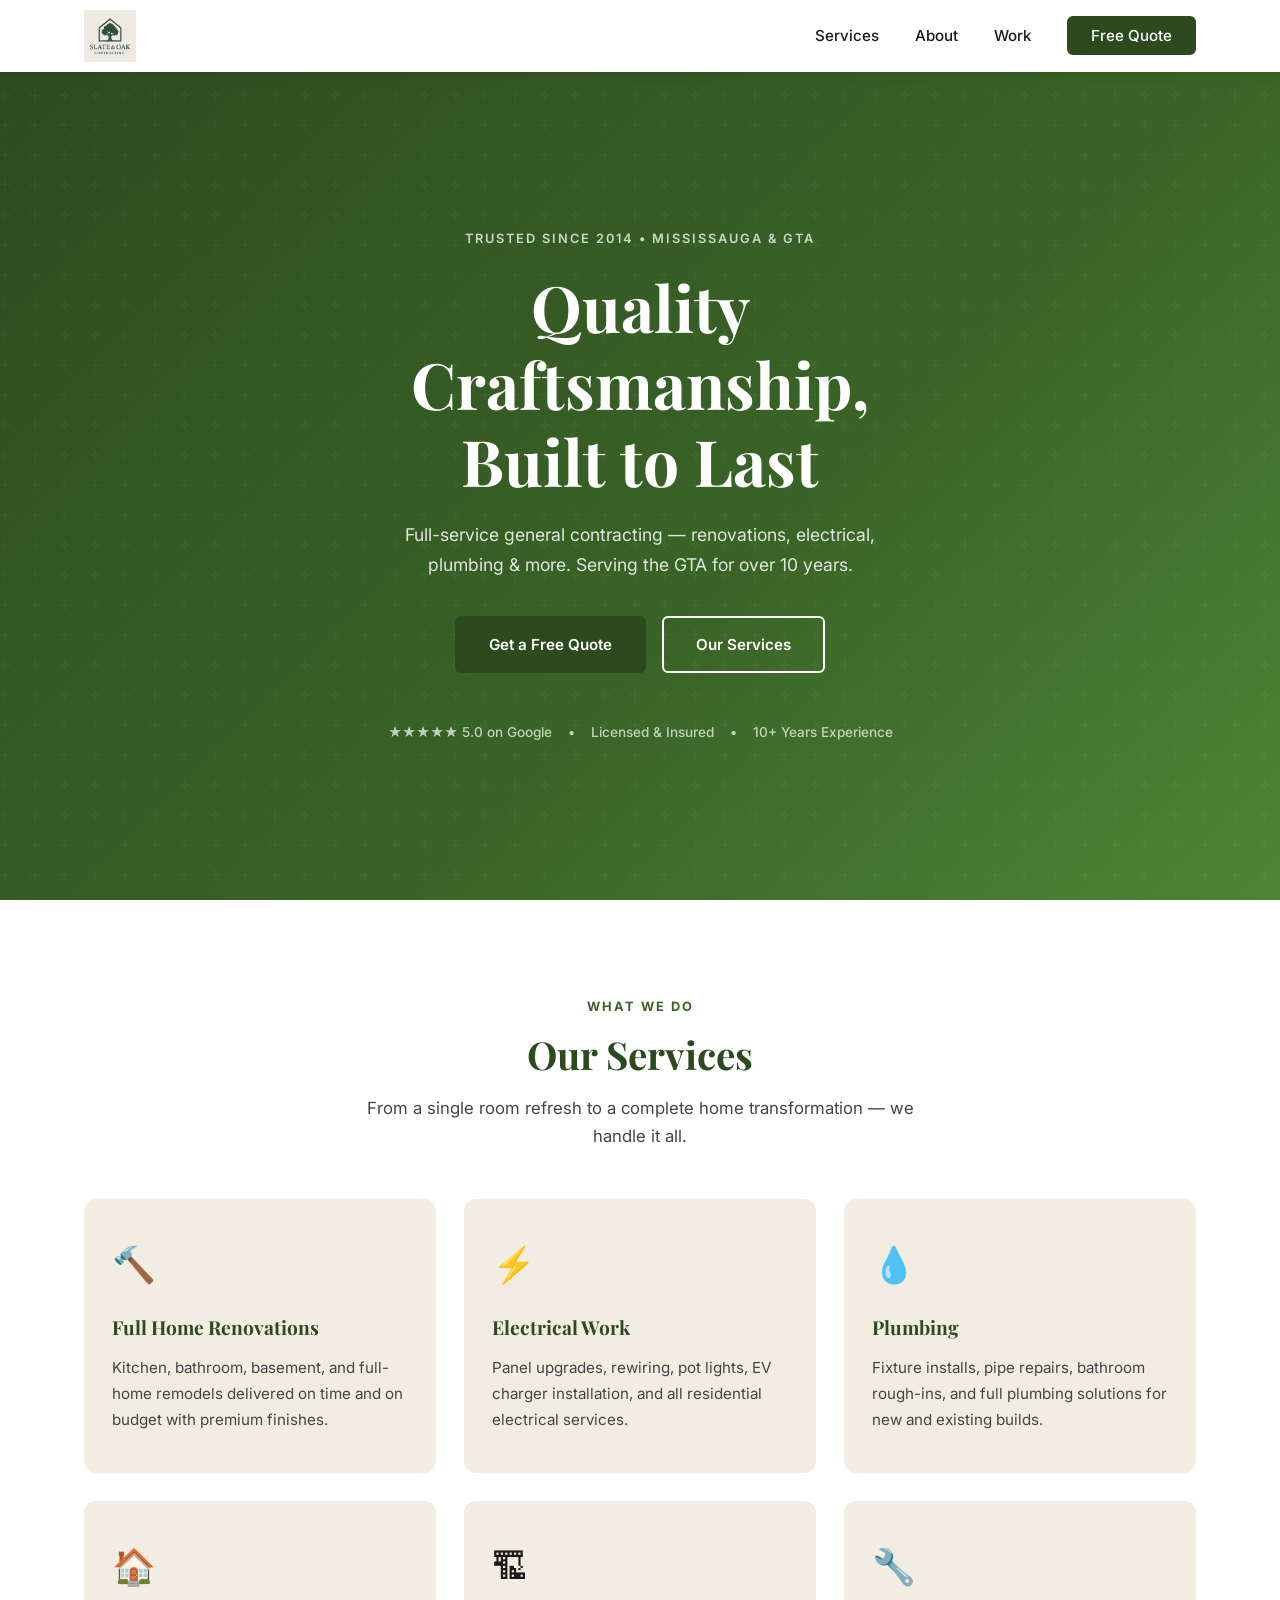
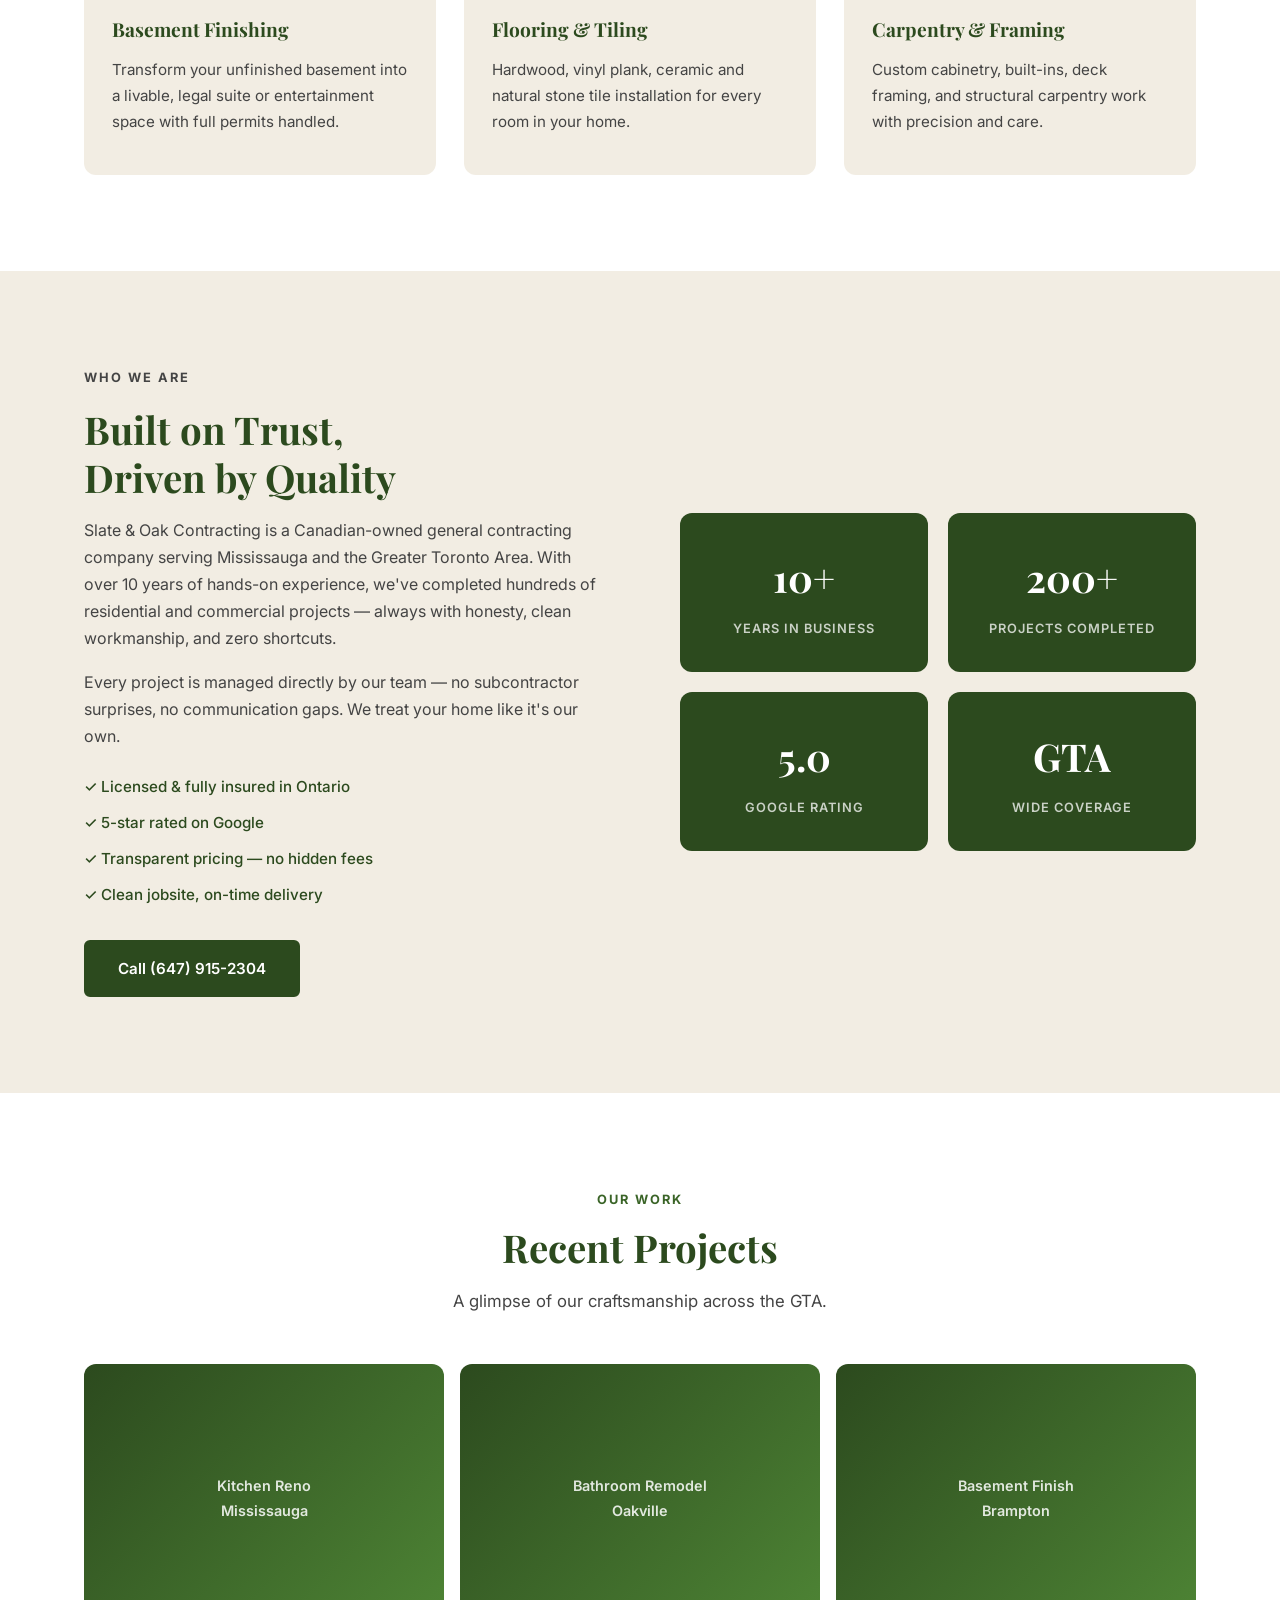
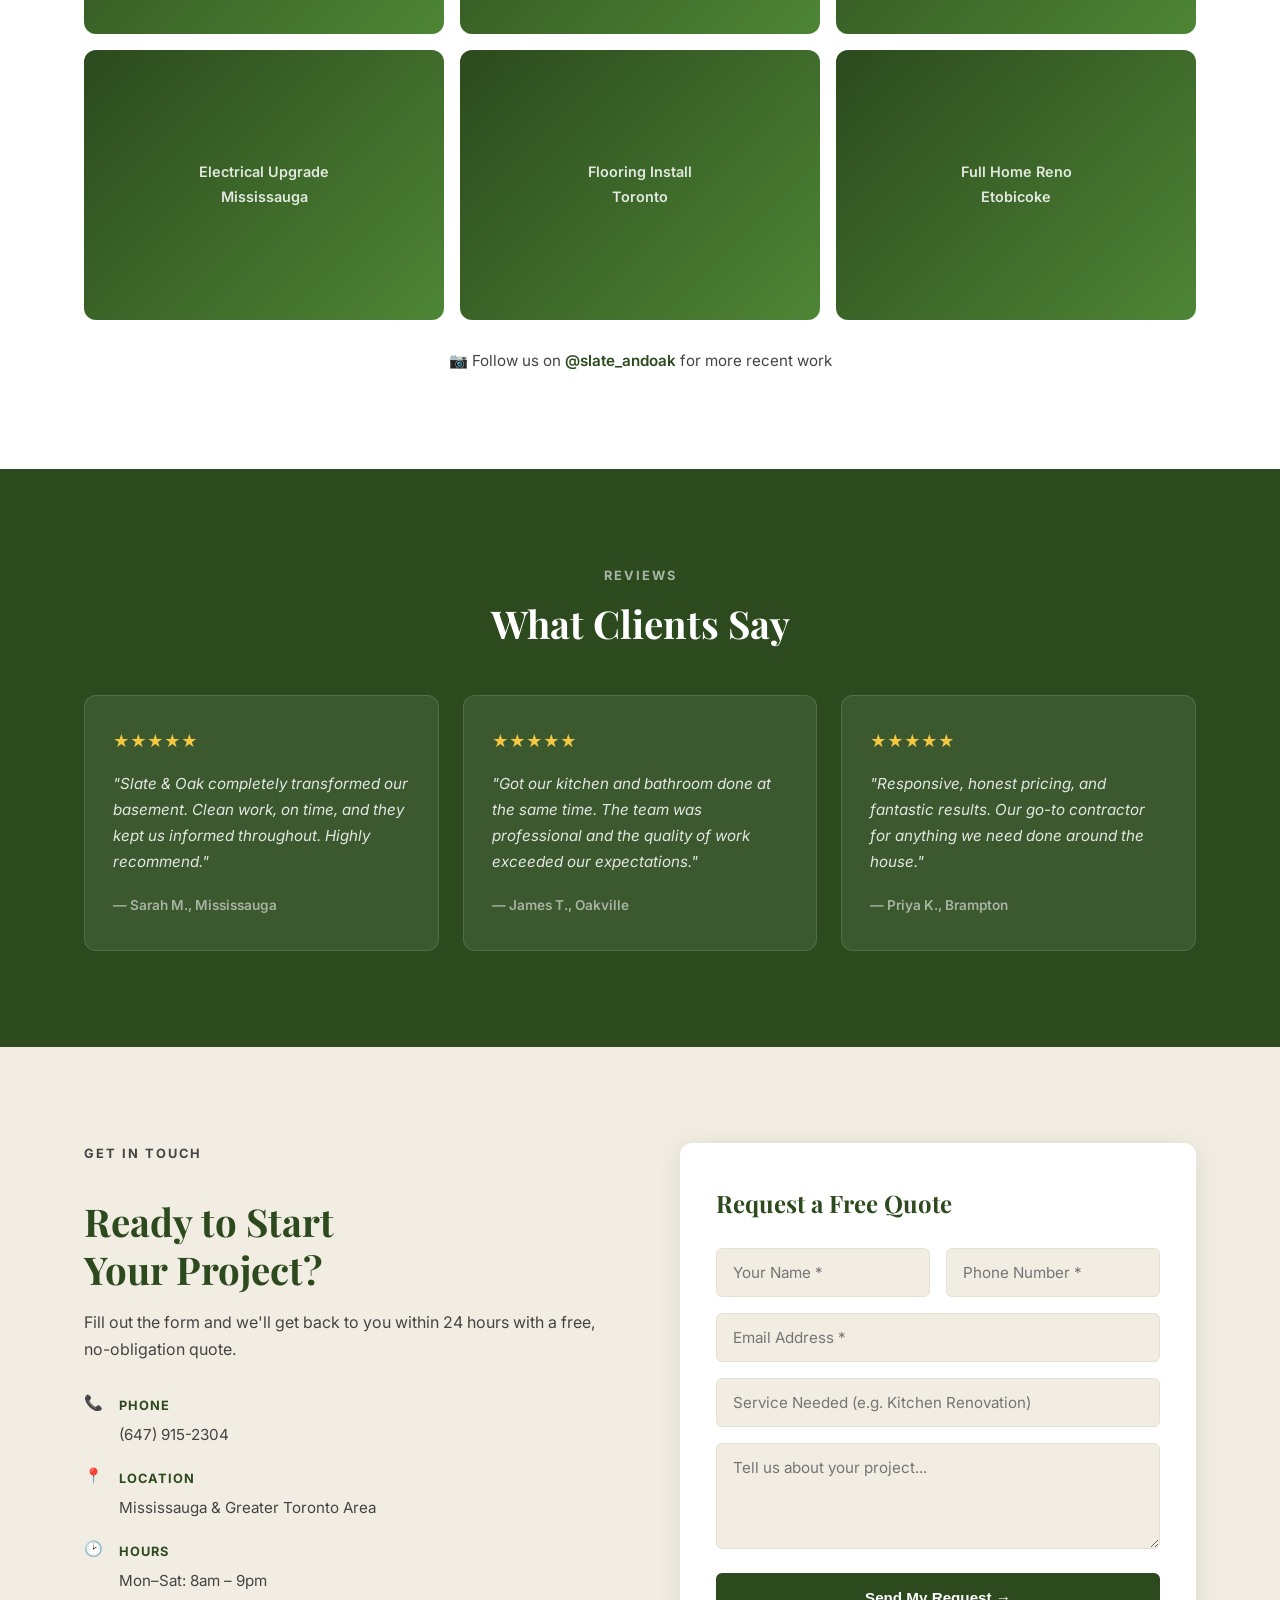
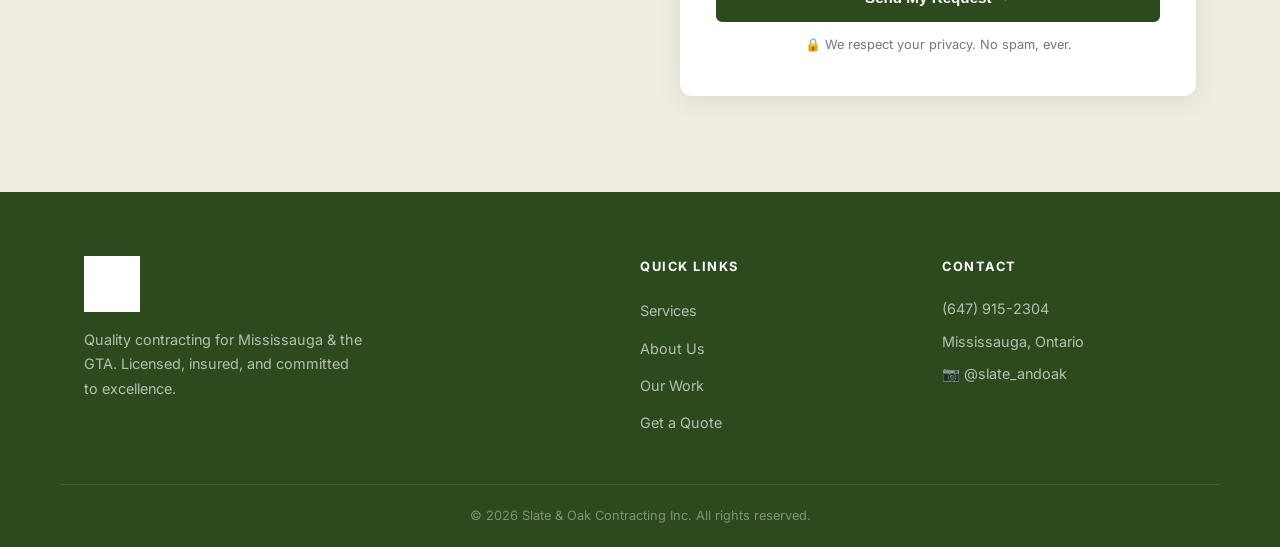
==== index.html @ bcdb8bb5 "Add files via upload" ====
<!DOCTYPE html>
<html lang="en">
<head>
  <meta charset="UTF-8" />
  <meta name="viewport" content="width=device-width, initial-scale=1.0"/>
  <title>Slate & Oak Contracting | General Contractor Mississauga</title>
  <meta name="description" content="Slate & Oak Contracting — trusted general contractors in Mississauga & GTA. Specializing in full home renovations, electrical, plumbing, and more. Get a free quote today."/>
  <link href="https://fonts.googleapis.com/css2?family=Playfair+Display:wght@600;700&family=Inter:wght@400;500;600&display=swap" rel="stylesheet"/>
  <link rel="stylesheet" href="style.css"/>
</head>
<body>

<!-- NAV -->
<nav class="navbar" id="navbar">
  <div class="nav-inner">
    <a href="#home" class="nav-logo">
      <img src="logo.jpg" alt="Slate & Oak Contracting Logo" class="logo-img"/>
    </a>
    <ul class="nav-links">
      <li><a href="#services">Services</a></li>
      <li><a href="#about">About</a></li>
      <li><a href="#gallery">Work</a></li>
      <li><a href="#contact" class="nav-cta">Free Quote</a></li>
    </ul>
    <button class="hamburger" id="hamburger" aria-label="Menu">&#9776;</button>
  </div>
  <ul class="mobile-menu" id="mobileMenu">
    <li><a href="#services" onclick="closeMenu()">Services</a></li>
    <li><a href="#about" onclick="closeMenu()">About</a></li>
    <li><a href="#gallery" onclick="closeMenu()">Our Work</a></li>
    <li><a href="#contact" onclick="closeMenu()">Free Quote</a></li>
  </ul>
</nav>

<!-- HERO -->
<section class="hero" id="home">
  <div class="hero-overlay"></div>
  <div class="hero-content">
    <p class="hero-eyebrow">Trusted Since 2014 &bull; Mississauga & GTA</p>
    <h1>Quality Craftsmanship,<br/>Built to Last</h1>
    <p class="hero-sub">Full-service general contracting — renovations, electrical, plumbing & more. Serving the GTA for over 10 years.</p>
    <div class="hero-btns">
      <a href="#contact" class="btn btn-primary">Get a Free Quote</a>
      <a href="#services" class="btn btn-outline">Our Services</a>
    </div>
    <div class="hero-trust">
      <span>&#9733;&#9733;&#9733;&#9733;&#9733; 5.0 on Google</span>
      <span>&bull;</span>
      <span>Licensed & Insured</span>
      <span>&bull;</span>
      <span>10+ Years Experience</span>
    </div>
  </div>
</section>

<!-- SERVICES -->
<section class="section services" id="services">
  <div class="container">
    <p class="section-eyebrow">What We Do</p>
    <h2 class="section-title">Our Services</h2>
    <p class="section-sub">From a single room refresh to a complete home transformation — we handle it all.</p>
    <div class="services-grid">
      <div class="service-card">
        <div class="service-icon">&#128296;</div>
        <h3>Full Home Renovations</h3>
        <p>Kitchen, bathroom, basement, and full-home remodels delivered on time and on budget with premium finishes.</p>
      </div>
      <div class="service-card">
        <div class="service-icon">&#9889;</div>
        <h3>Electrical Work</h3>
        <p>Panel upgrades, rewiring, pot lights, EV charger installation, and all residential electrical services.</p>
      </div>
      <div class="service-card">
        <div class="service-icon">&#128167;</div>
        <h3>Plumbing</h3>
        <p>Fixture installs, pipe repairs, bathroom rough-ins, and full plumbing solutions for new and existing builds.</p>
      </div>
      <div class="service-card">
        <div class="service-icon">&#127968;</div>
        <h3>Basement Finishing</h3>
        <p>Transform your unfinished basement into a livable, legal suite or entertainment space with full permits handled.</p>
      </div>
      <div class="service-card">
        <div class="service-icon">&#127959;</div>
        <h3>Flooring & Tiling</h3>
        <p>Hardwood, vinyl plank, ceramic and natural stone tile installation for every room in your home.</p>
      </div>
      <div class="service-card">
        <div class="service-icon">&#128295;</div>
        <h3>Carpentry & Framing</h3>
        <p>Custom cabinetry, built-ins, deck framing, and structural carpentry work with precision and care.</p>
      </div>
    </div>
  </div>
</section>

<!-- ABOUT -->
<section class="section about" id="about">
  <div class="container about-inner">
    <div class="about-text">
      <p class="section-eyebrow">Who We Are</p>
      <h2 class="section-title">Built on Trust,<br/>Driven by Quality</h2>
      <p>Slate & Oak Contracting is a Canadian-owned general contracting company serving Mississauga and the Greater Toronto Area. With over 10 years of hands-on experience, we've completed hundreds of residential and commercial projects — always with honesty, clean workmanship, and zero shortcuts.</p>
      <p>Every project is managed directly by our team — no subcontractor surprises, no communication gaps. We treat your home like it's our own.</p>
      <ul class="about-list">
        <li>&#10003; Licensed & fully insured in Ontario</li>
        <li>&#10003; 5-star rated on Google</li>
        <li>&#10003; Transparent pricing — no hidden fees</li>
        <li>&#10003; Clean jobsite, on-time delivery</li>
      </ul>
      <a href="tel:6479152304" class="btn btn-primary">Call (647) 915-2304</a>
    </div>
    <div class="about-card">
      <div class="stat-box">
        <span class="stat-num">10+</span>
        <span class="stat-label">Years in Business</span>
      </div>
      <div class="stat-box">
        <span class="stat-num">200+</span>
        <span class="stat-label">Projects Completed</span>
      </div>
      <div class="stat-box">
        <span class="stat-num">5.0</span>
        <span class="stat-label">Google Rating</span>
      </div>
      <div class="stat-box">
        <span class="stat-num">GTA</span>
        <span class="stat-label">Wide Coverage</span>
      </div>
    </div>
  </div>
</section>

<!-- GALLERY -->
<section class="section gallery-section" id="gallery">
  <div class="container">
    <p class="section-eyebrow">Our Work</p>
    <h2 class="section-title">Recent Projects</h2>
    <p class="section-sub">A glimpse of our craftsmanship across the GTA.</p>
    <div class="gallery-grid">
      <div class="gallery-item"><div class="gallery-placeholder"><span>Kitchen Reno<br/>Mississauga</span></div></div>
      <div class="gallery-item"><div class="gallery-placeholder"><span>Bathroom Remodel<br/>Oakville</span></div></div>
      <div class="gallery-item"><div class="gallery-placeholder"><span>Basement Finish<br/>Brampton</span></div></div>
      <div class="gallery-item"><div class="gallery-placeholder"><span>Electrical Upgrade<br/>Mississauga</span></div></div>
      <div class="gallery-item"><div class="gallery-placeholder"><span>Flooring Install<br/>Toronto</span></div></div>
      <div class="gallery-item"><div class="gallery-placeholder"><span>Full Home Reno<br/>Etobicoke</span></div></div>
    </div>
    <p class="gallery-note">&#128247; Follow us on <a href="https://www.instagram.com/slate_andoak/" target="_blank">@slate_andoak</a> for more recent work</p>
  </div>
</section>

<!-- TESTIMONIALS -->
<section class="section testimonials">
  <div class="container">
    <p class="section-eyebrow">Reviews</p>
    <h2 class="section-title">What Clients Say</h2>
    <div class="testimonials-grid">
      <div class="testimonial-card">
        <div class="stars">&#9733;&#9733;&#9733;&#9733;&#9733;</div>
        <p>"Slate & Oak completely transformed our basement. Clean work, on time, and they kept us informed throughout. Highly recommend."</p>
        <span class="reviewer">— Sarah M., Mississauga</span>
      </div>
      <div class="testimonial-card">
        <div class="stars">&#9733;&#9733;&#9733;&#9733;&#9733;</div>
        <p>"Got our kitchen and bathroom done at the same time. The team was professional and the quality of work exceeded our expectations."</p>
        <span class="reviewer">— James T., Oakville</span>
      </div>
      <div class="testimonial-card">
        <div class="stars">&#9733;&#9733;&#9733;&#9733;&#9733;</div>
        <p>"Responsive, honest pricing, and fantastic results. Our go-to contractor for anything we need done around the house."</p>
        <span class="reviewer">— Priya K., Brampton</span>
      </div>
    </div>
  </div>
</section>

<!-- CONTACT -->
<section class="section contact" id="contact">
  <div class="container contact-inner">
    <div class="contact-info">
      <p class="section-eyebrow">Get In Touch</p>
      <h2 class="section-title">Ready to Start<br/>Your Project?</h2>
      <p>Fill out the form and we'll get back to you within 24 hours with a free, no-obligation quote.</p>
      <div class="contact-details">
        <div class="contact-item">
          <span class="contact-icon">&#128222;</span>
          <div>
            <strong>Phone</strong>
            <a href="tel:6479152304">(647) 915-2304</a>
          </div>
        </div>
        <div class="contact-item">
          <span class="contact-icon">&#128205;</span>
          <div>
            <strong>Location</strong>
            <span>Mississauga & Greater Toronto Area</span>
          </div>
        </div>
        <div class="contact-item">
          <span class="contact-icon">&#128337;</span>
          <div>
            <strong>Hours</strong>
            <span>Mon–Sat: 8am – 9pm</span>
          </div>
        </div>
      </div>
    </div>
    <form class="contact-form" id="quoteForm" onsubmit="handleSubmit(event)">
      <h3>Request a Free Quote</h3>
      <div class="form-row">
        <input type="text" placeholder="Your Name *" required/>
        <input type="tel" placeholder="Phone Number *" required/>
      </div>
      <input type="email" placeholder="Email Address *" required/>
      <input type="text" placeholder="Service Needed (e.g. Kitchen Renovation)"/>
      <textarea placeholder="Tell us about your project..." rows="4"></textarea>
      <button type="submit" class="btn btn-primary btn-full">Send My Request &#8594;</button>
      <p class="form-note">&#128274; We respect your privacy. No spam, ever.</p>
    </form>
  </div>
</section>

<!-- FOOTER -->
<footer class="footer">
  <div class="container footer-inner">
    <div class="footer-brand">
      <img src="logo.jpg" alt="Slate & Oak Contracting" class="footer-logo"/>
      <p>Quality contracting for Mississauga & the GTA. Licensed, insured, and committed to excellence.</p>
    </div>
    <div class="footer-links">
      <h4>Quick Links</h4>
      <ul>
        <li><a href="#services">Services</a></li>
        <li><a href="#about">About Us</a></li>
        <li><a href="#gallery">Our Work</a></li>
        <li><a href="#contact">Get a Quote</a></li>
      </ul>
    </div>
    <div class="footer-contact">
      <h4>Contact</h4>
      <p><a href="tel:6479152304">(647) 915-2304</a></p>
      <p>Mississauga, Ontario</p>
      <a href="https://www.instagram.com/slate_andoak/" target="_blank" class="social-link">&#128247; @slate_andoak</a>
    </div>
  </div>
  <div class="footer-bottom">
    <p>&copy; 2026 Slate & Oak Contracting Inc. All rights reserved.</p>
  </div>
</footer>

<script src="script.js"></script>
</body>
</html>
---- style.css ----
/* ===== ROOT VARIABLES ===== */
:root {
  --green-dark:   #2C4A1E;
  --green-mid:    #3A6427;
  --green-light:  #4E8535;
  --cream:        #F2EDE3;
  --cream-dark:   #E8E0D0;
  --white:        #FFFFFF;
  --text-dark:    #1A1A1A;
  --text-mid:     #444444;
  --text-light:   #777777;
  --shadow:       0 4px 24px rgba(44,74,30,0.12);
  --radius:       12px;
  --transition:   0.3s ease;
}

/* ===== RESET & BASE ===== */
*, *::before, *::after { box-sizing: border-box; margin: 0; padding: 0; }
html { scroll-behavior: smooth; }
body { font-family: "Inter", sans-serif; color: var(--text-dark); background: var(--cream); line-height: 1.7; }
a { text-decoration: none; color: inherit; }
ul { list-style: none; }
img { max-width: 100%; display: block; }

/* ===== CONTAINER ===== */
.container { max-width: 1160px; margin: 0 auto; padding: 0 24px; }

/* ===== BUTTONS ===== */
.btn {
  display: inline-block;
  padding: 14px 32px;
  border-radius: 6px;
  font-weight: 600;
  font-size: 0.95rem;
  cursor: pointer;
  transition: var(--transition);
  border: 2px solid transparent;
}
.btn-primary { background: var(--green-dark); color: var(--white); border-color: var(--green-dark); }
.btn-primary:hover { background: var(--green-mid); border-color: var(--green-mid); transform: translateY(-2px); box-shadow: var(--shadow); }
.btn-outline { background: transparent; color: var(--white); border-color: var(--white); }
.btn-outline:hover { background: var(--white); color: var(--green-dark); }
.btn-full { width: 100%; text-align: center; }

/* ===== NAVBAR ===== */
.navbar {
  position: fixed; top: 0; left: 0; right: 0; z-index: 1000;
  background: var(--white);
  box-shadow: 0 2px 12px rgba(0,0,0,0.08);
  transition: var(--transition);
}
.nav-inner {
  max-width: 1160px; margin: 0 auto; padding: 0 24px;
  display: flex; align-items: center; justify-content: space-between;
  height: 72px;
}
.logo-img { height: 52px; width: auto; object-fit: contain; }
.nav-links { display: flex; gap: 36px; align-items: center; }
.nav-links a { font-weight: 500; color: var(--text-dark); transition: var(--transition); font-size: 0.95rem; }
.nav-links a:hover { color: var(--green-dark); }
.nav-cta {
  background: var(--green-dark); color: var(--white) !important;
  padding: 10px 24px; border-radius: 6px; font-weight: 600;
}
.nav-cta:hover { background: var(--green-mid) !important; }
.hamburger { display: none; font-size: 1.5rem; background: none; border: none; cursor: pointer; color: var(--green-dark); }
.mobile-menu { display: none; flex-direction: column; background: var(--white); padding: 16px 24px 24px; gap: 16px; border-top: 1px solid var(--cream-dark); }
.mobile-menu.open { display: flex; }
.mobile-menu a { font-weight: 500; font-size: 1rem; color: var(--text-dark); padding: 8px 0; border-bottom: 1px solid var(--cream-dark); }

/* ===== SECTION SHARED ===== */
.section { padding: 96px 0; }
.section-eyebrow { font-size: 0.8rem; font-weight: 700; letter-spacing: 2px; text-transform: uppercase; color: var(--green-mid); margin-bottom: 12px; }
.section-title { font-family: "Playfair Display", serif; font-size: 2.4rem; color: var(--green-dark); line-height: 1.25; margin-bottom: 16px; }
.section-sub { color: var(--text-mid); font-size: 1.05rem; max-width: 600px; margin-bottom: 48px; }

/* ===== HERO ===== */
.hero {
  position: relative; min-height: 100vh;
  display: flex; align-items: center;
  background: linear-gradient(135deg, var(--green-dark) 0%, var(--green-mid) 60%, var(--green-light) 100%);
  padding-top: 72px;
}
.hero-overlay {
  position: absolute; inset: 0;
  background: url("data:image/svg+xml,%3Csvg width='60' height='60' viewBox='0 0 60 60' xmlns='http://www.w3.org/2000/svg'%3E%3Cg fill='none' fill-rule='evenodd'%3E%3Cg fill='%23ffffff' fill-opacity='0.03'%3E%3Cpath d='M36 34v-4h-2v4h-4v2h4v4h2v-4h4v-2h-4zm0-30V0h-2v4h-4v2h4v4h2V6h4V4h-4zM6 34v-4H4v4H0v2h4v4h2v-4h4v-2H6zM6 4V0H4v4H0v2h4v4h2V6h4V4H6z'/%3E%3C/g%3E%3C/g%3E%3C/svg%3E");
}
.hero-content { position: relative; z-index: 1; max-width: 720px; padding: 0 24px; margin: 0 auto; text-align: center; }
.hero-eyebrow { color: rgba(255,255,255,0.75); font-size: 0.8rem; letter-spacing: 2px; text-transform: uppercase; font-weight: 600; margin-bottom: 20px; }
.hero h1 { font-family: "Playfair Display", serif; font-size: clamp(2.4rem, 5vw, 4rem); color: var(--white); line-height: 1.2; margin-bottom: 20px; }
.hero-sub { color: rgba(255,255,255,0.85); font-size: 1.1rem; margin-bottom: 36px; max-width: 540px; margin-left: auto; margin-right: auto; }
.hero-btns { display: flex; gap: 16px; justify-content: center; flex-wrap: wrap; margin-bottom: 48px; }
.hero-trust { display: flex; gap: 16px; justify-content: center; flex-wrap: wrap; color: rgba(255,255,255,0.7); font-size: 0.85rem; font-weight: 500; }

/* ===== SERVICES ===== */
.services { background: var(--white); }
.services .section-sub { margin: 0 auto 48px; text-align: center; }
.services .section-eyebrow, .services .section-title { text-align: center; }
.services-grid { display: grid; grid-template-columns: repeat(3, 1fr); gap: 28px; }
.service-card {
  background: var(--cream); border-radius: var(--radius);
  padding: 36px 28px; border-bottom: 4px solid transparent;
  transition: var(--transition); cursor: default;
}
.service-card:hover { border-bottom-color: var(--green-dark); transform: translateY(-4px); box-shadow: var(--shadow); }
.service-icon { font-size: 2.2rem; margin-bottom: 16px; }
.service-card h3 { font-family: "Playfair Display", serif; font-size: 1.2rem; color: var(--green-dark); margin-bottom: 12px; }
.service-card p { color: var(--text-mid); font-size: 0.95rem; }

/* ===== ABOUT ===== */
.about { background: var(--cream); }
.about-inner { display: grid; grid-template-columns: 1fr 1fr; gap: 80px; align-items: center; }
.about-text p { color: var(--text-mid); margin-bottom: 16px; }
.about-list { margin: 24px 0 32px; display: flex; flex-direction: column; gap: 10px; }
.about-list li { color: var(--green-dark); font-weight: 500; font-size: 0.95rem; }
.about-card { display: grid; grid-template-columns: 1fr 1fr; gap: 20px; }
.stat-box {
  background: var(--green-dark); border-radius: var(--radius);
  padding: 32px 24px; text-align: center;
  display: flex; flex-direction: column; gap: 8px;
}
.stat-num { font-family: "Playfair Display", serif; font-size: 2.4rem; color: var(--white); font-weight: 700; }
.stat-label { color: rgba(255,255,255,0.75); font-size: 0.8rem; text-transform: uppercase; letter-spacing: 1px; font-weight: 600; }

/* ===== GALLERY ===== */
.gallery-section { background: var(--white); }
.gallery-section .section-eyebrow, .gallery-section .section-title, .gallery-section .section-sub { text-align: center; }
.gallery-section .section-sub { margin: 0 auto 48px; }
.gallery-grid { display: grid; grid-template-columns: repeat(3, 1fr); gap: 16px; }
.gallery-item { aspect-ratio: 4/3; border-radius: var(--radius); overflow: hidden; }
.gallery-placeholder {
  width: 100%; height: 100%;
  background: linear-gradient(135deg, var(--green-dark), var(--green-light));
  display: flex; align-items: center; justify-content: center;
  transition: var(--transition);
}
.gallery-item:hover .gallery-placeholder { filter: brightness(1.15); transform: scale(1.02); }
.gallery-placeholder span { color: rgba(255,255,255,0.85); font-size: 0.9rem; font-weight: 600; text-align: center; padding: 16px; }
.gallery-note { text-align: center; margin-top: 28px; color: var(--text-mid); font-size: 0.95rem; }
.gallery-note a { color: var(--green-dark); font-weight: 600; }
.gallery-note a:hover { text-decoration: underline; }

/* ===== TESTIMONIALS ===== */
.testimonials { background: var(--green-dark); }
.testimonials .section-eyebrow { color: rgba(255,255,255,0.6); text-align: center; }
.testimonials .section-title { color: var(--white); text-align: center; margin-bottom: 48px; }
.testimonials-grid { display: grid; grid-template-columns: repeat(3, 1fr); gap: 24px; }
.testimonial-card {
  background: rgba(255,255,255,0.08); border-radius: var(--radius);
  padding: 32px 28px; border: 1px solid rgba(255,255,255,0.12);
}
.stars { color: #F4C842; font-size: 1rem; margin-bottom: 16px; }
.testimonial-card p { color: rgba(255,255,255,0.85); font-size: 0.95rem; font-style: italic; margin-bottom: 16px; }
.reviewer { color: rgba(255,255,255,0.55); font-size: 0.85rem; font-weight: 600; }

/* ===== CONTACT ===== */
.contact { background: var(--cream); }
.contact-inner { display: grid; grid-template-columns: 1fr 1fr; gap: 80px; align-items: start; }
.contact-info p { color: var(--text-mid); margin-bottom: 32px; }
.contact-details { display: flex; flex-direction: column; gap: 20px; }
.contact-item { display: flex; gap: 16px; align-items: flex-start; }
.contact-icon { font-size: 1.4rem; line-height: 1; }
.contact-item strong { display: block; color: var(--green-dark); font-size: 0.8rem; text-transform: uppercase; letter-spacing: 1px; margin-bottom: 4px; }
.contact-item a, .contact-item span { color: var(--text-mid); font-size: 0.95rem; }
.contact-item a:hover { color: var(--green-dark); }
.contact-form {
  background: var(--white); border-radius: var(--radius);
  padding: 40px 36px; box-shadow: var(--shadow);
}
.contact-form h3 { font-family: "Playfair Display", serif; font-size: 1.5rem; color: var(--green-dark); margin-bottom: 24px; }
.form-row { display: grid; grid-template-columns: 1fr 1fr; gap: 16px; }
.contact-form input, .contact-form textarea {
  width: 100%; padding: 14px 16px;
  border: 1.5px solid var(--cream-dark); border-radius: 6px;
  font-family: "Inter", sans-serif; font-size: 0.95rem;
  color: var(--text-dark); background: var(--cream);
  margin-bottom: 16px; transition: var(--transition);
}
.contact-form input:focus, .contact-form textarea:focus {
  outline: none; border-color: var(--green-dark);
  background: var(--white); box-shadow: 0 0 0 3px rgba(44,74,30,0.08);
}
.contact-form textarea { resize: vertical; }
.form-note { text-align: center; color: var(--text-light); font-size: 0.8rem; margin-top: 12px; }

/* ===== FOOTER ===== */
.footer { background: var(--green-dark); padding: 64px 0 0; }
.footer-inner { display: grid; grid-template-columns: 2fr 1fr 1fr; gap: 48px; padding-bottom: 48px; border-bottom: 1px solid rgba(255,255,255,0.1); }
.footer-logo { height: 56px; margin-bottom: 16px; filter: brightness(0) invert(1); }
.footer-brand p { color: rgba(255,255,255,0.65); font-size: 0.9rem; max-width: 280px; }
.footer-links h4, .footer-contact h4 { color: var(--white); font-size: 0.8rem; text-transform: uppercase; letter-spacing: 1.5px; margin-bottom: 20px; }
.footer-links ul { display: flex; flex-direction: column; gap: 10px; }
.footer-links a { color: rgba(255,255,255,0.65); font-size: 0.9rem; transition: var(--transition); }
.footer-links a:hover { color: var(--white); }
.footer-contact p, .footer-contact a { color: rgba(255,255,255,0.65); font-size: 0.9rem; display: block; margin-bottom: 8px; }
.footer-contact a:hover { color: var(--white); }
.social-link { display: inline-flex; align-items: center; gap: 8px; margin-top: 8px; }
.footer-bottom { padding: 20px 24px; text-align: center; }
.footer-bottom p { color: rgba(255,255,255,0.4); font-size: 0.8rem; }

/* ===== RESPONSIVE ===== */
@media (max-width: 900px) {
  .services-grid { grid-template-columns: repeat(2, 1fr); }
  .about-inner { grid-template-columns: 1fr; gap: 48px; }
  .gallery-grid { grid-template-columns: repeat(2, 1fr); }
  .testimonials-grid { grid-template-columns: 1fr; }
  .contact-inner { grid-template-columns: 1fr; gap: 48px; }
  .footer-inner { grid-template-columns: 1fr 1fr; }
}
@media (max-width: 600px) {
  .nav-links { display: none; }
  .hamburger { display: block; }
  .section { padding: 64px 0; }
  .section-title { font-size: 1.9rem; }
  .services-grid { grid-template-columns: 1fr; }
  .gallery-grid { grid-template-columns: 1fr; }
  .form-row { grid-template-columns: 1fr; }
  .footer-inner { grid-template-columns: 1fr; }
  .about-card { grid-template-columns: 1fr 1fr; }
  .hero-btns { flex-direction: column; align-items: center; }
  .hero-trust { flex-direction: column; align-items: center; gap: 8px; }
}
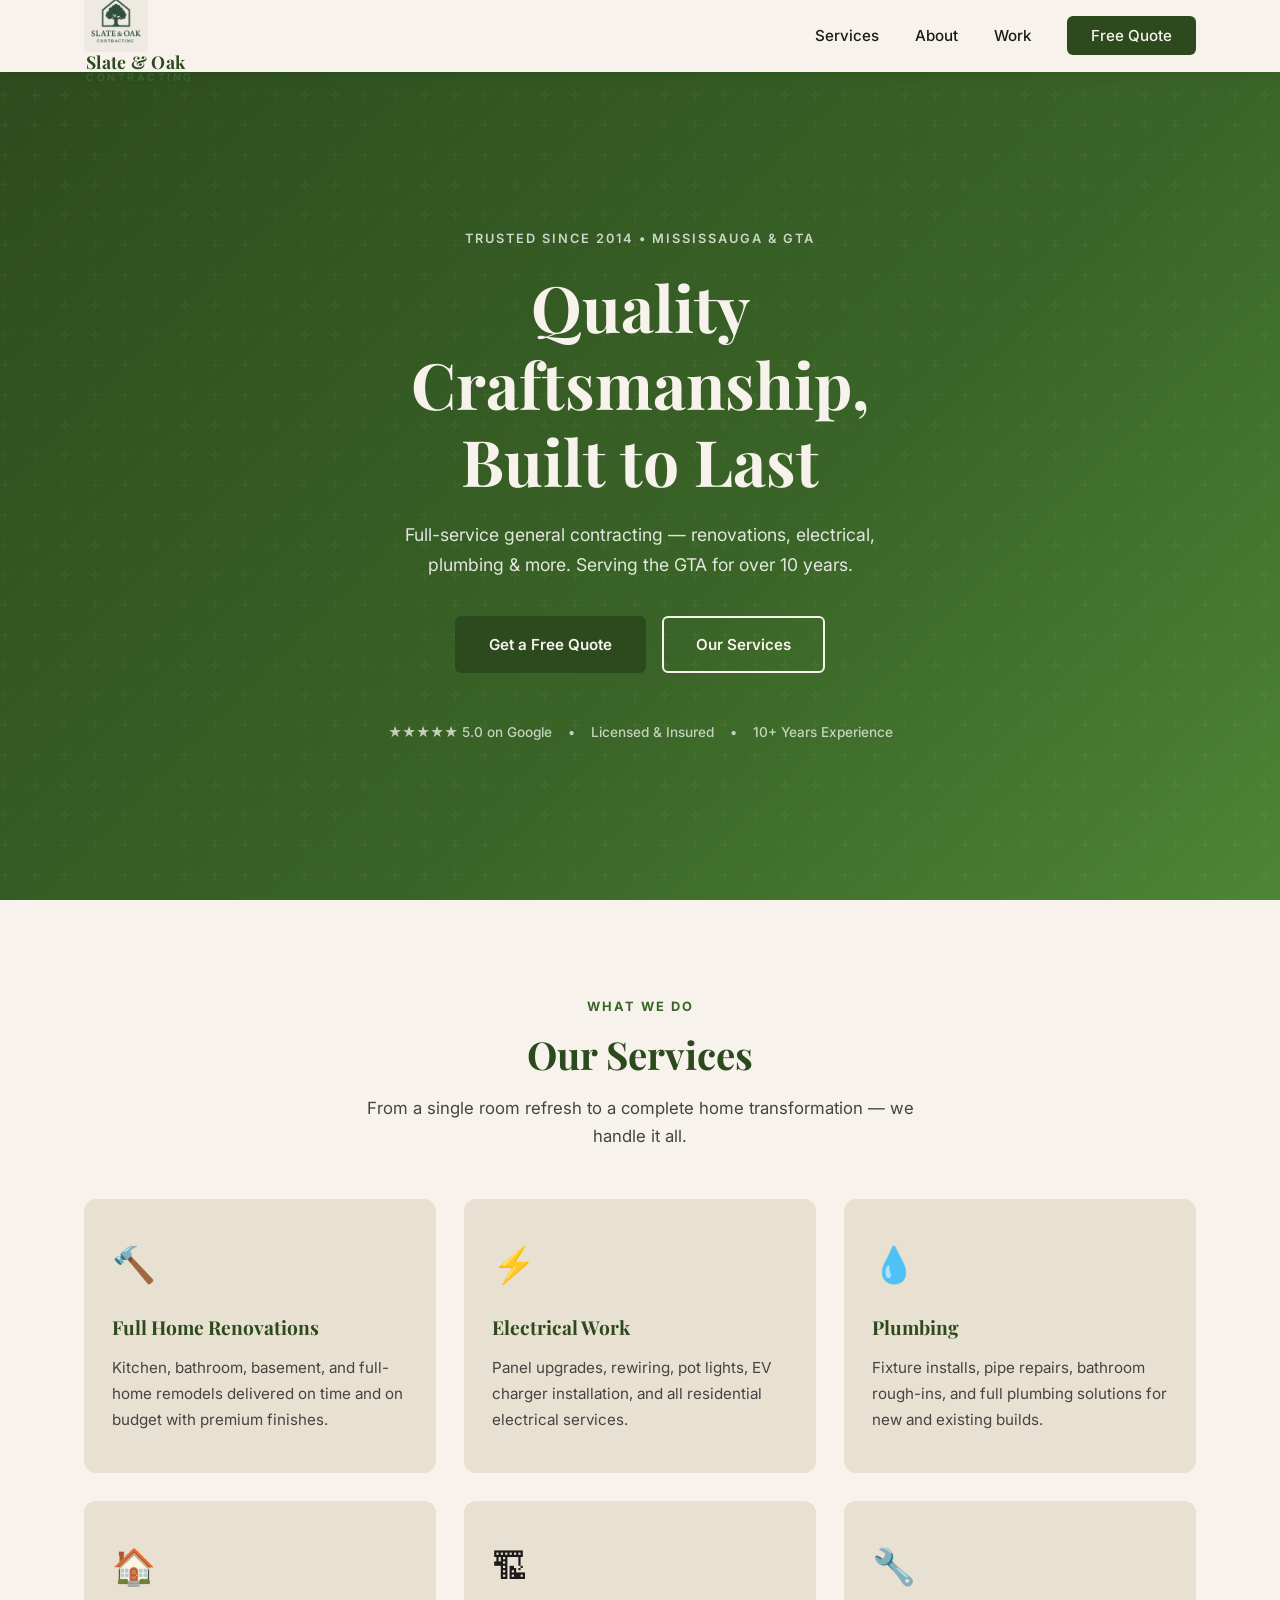
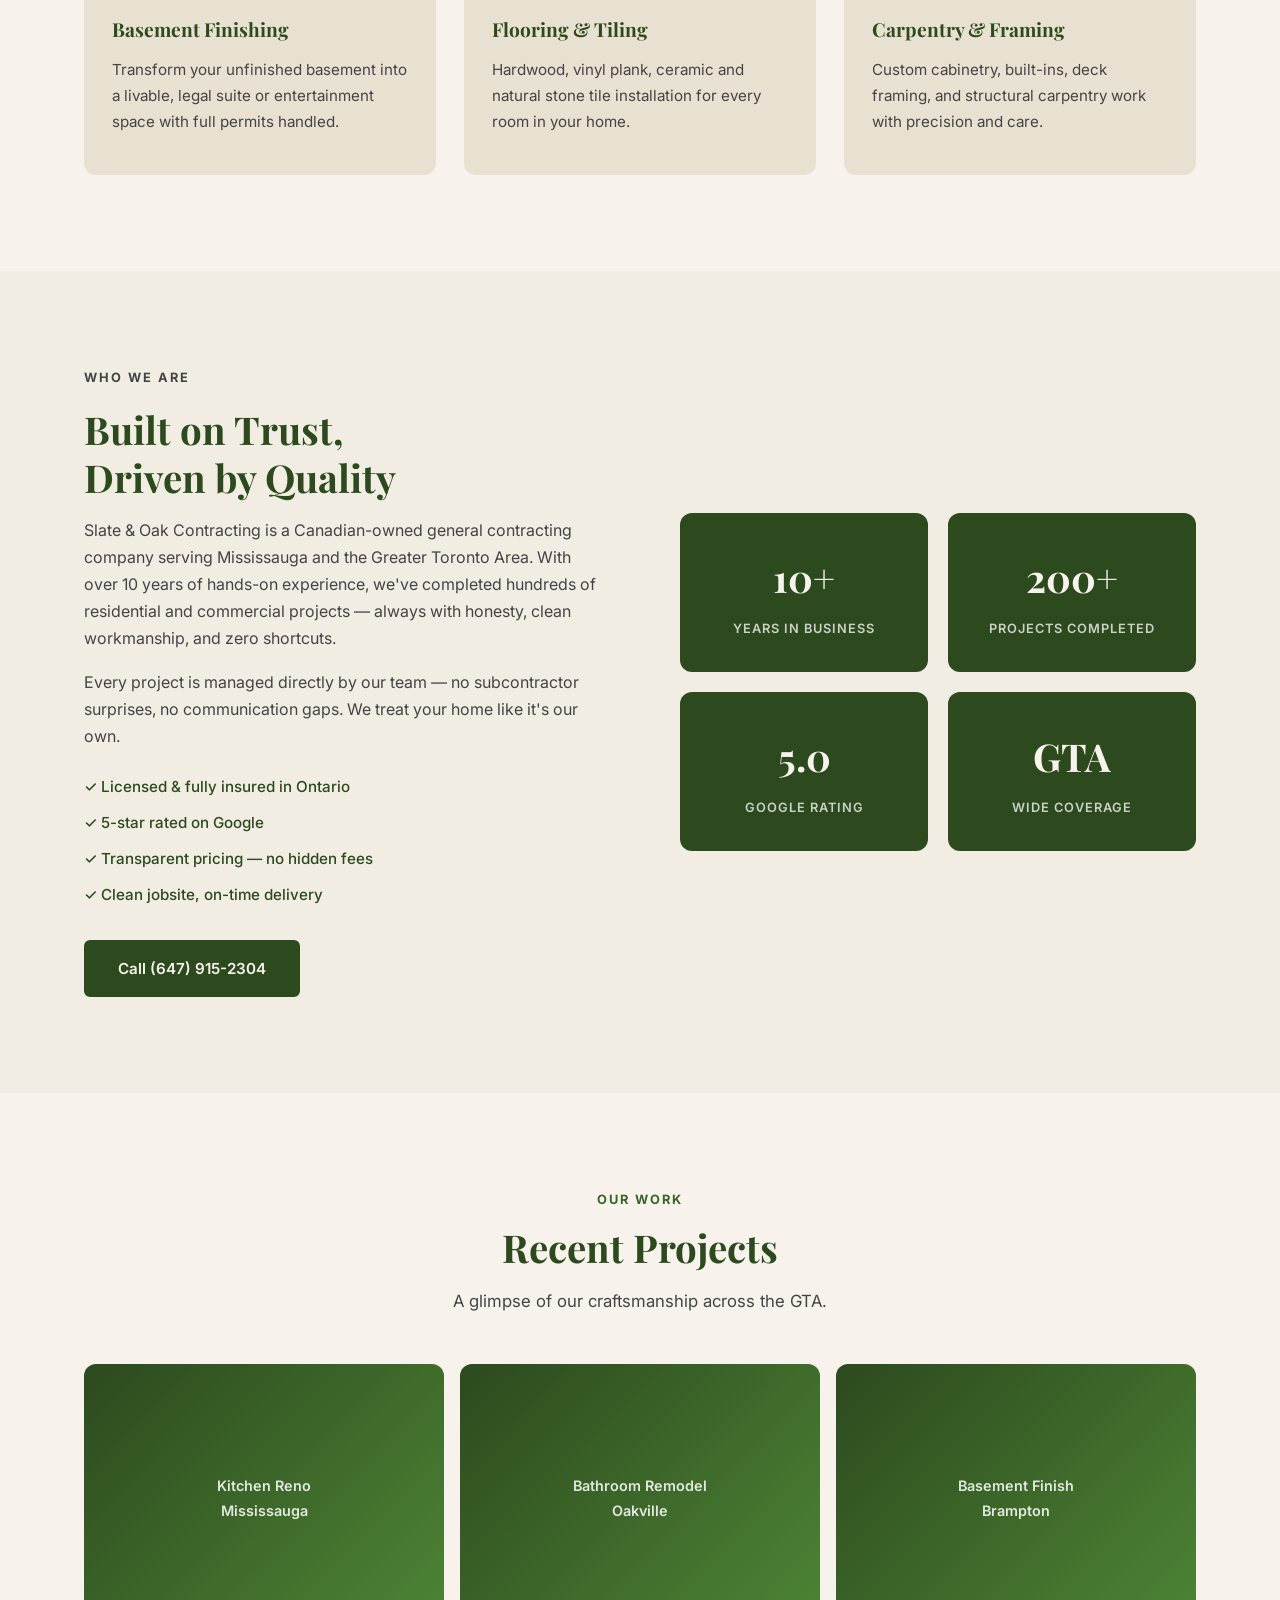
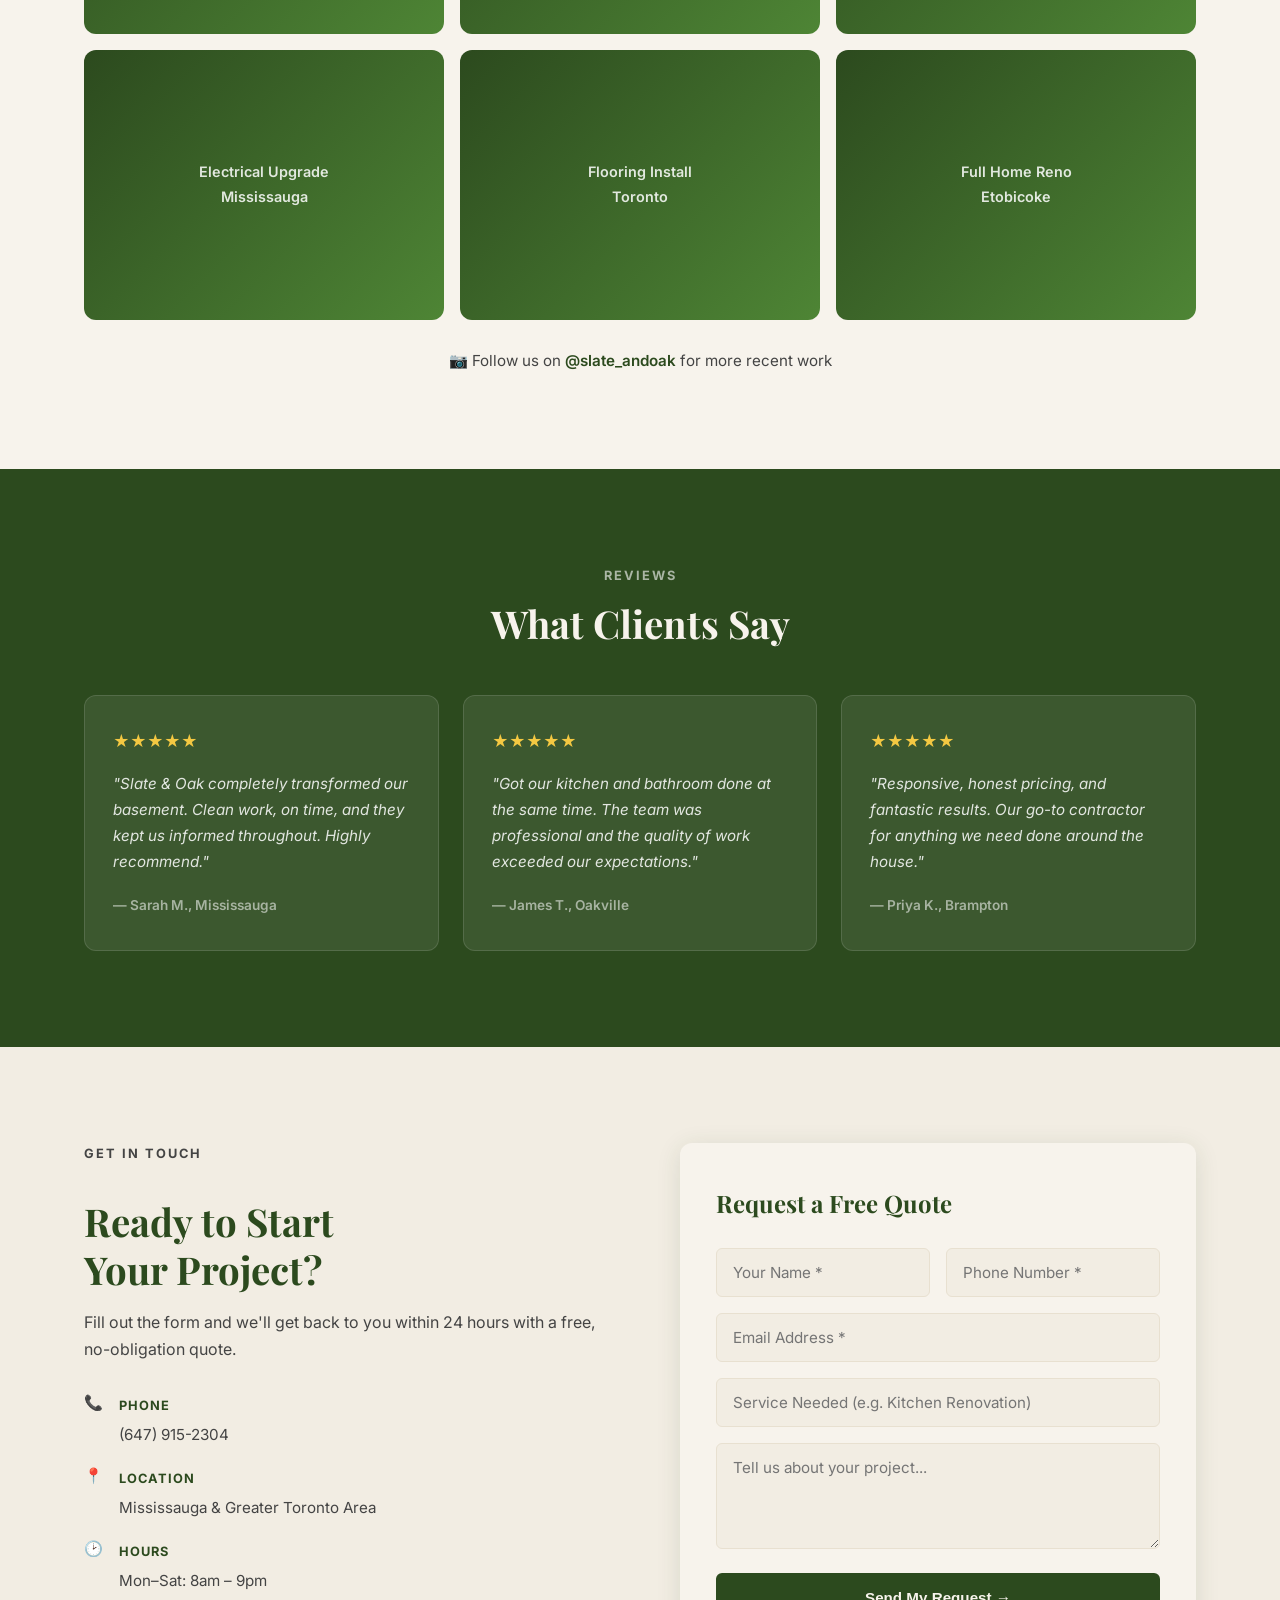
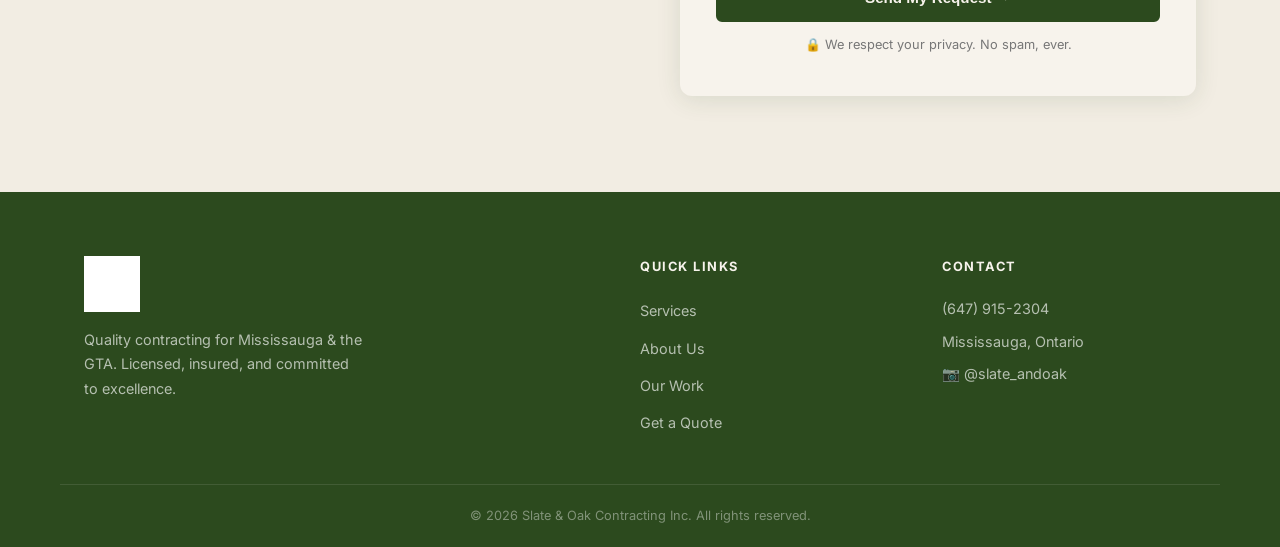
==== commit 203120cf: "Add files via upload" ====
--- a/index.html
+++ b/index.html
@@ -15,6 +15,7 @@
   <div class="nav-inner">
     <a href="#home" class="nav-logo">
       <img src="logo.jpg" alt="Slate & Oak Contracting Logo" class="logo-img"/>
+      <span class="nav-brand"><span class="brand-main">Slate &amp; Oak</span><span class="brand-sub">Contracting</span></span>
     </a>
     <ul class="nav-links">
       <li><a href="#services">Services</a></li>
--- a/style.css
+++ b/style.css
@@ -6,7 +6,7 @@
   --green-light:  #4E8535;
   --cream:        #F2EDE3;
   --cream-dark:   #E8E0D0;
-  --white:        #FFFFFF;
+  --white:        #F7F3EC;
   --text-dark:    #1A1A1A;
   --text-mid:     #444444;
   --text-light:   #777777;
@@ -55,7 +55,31 @@
   display: flex; align-items: center; justify-content: space-between;
   height: 72px;
 }
-.logo-img { height: 52px; width: auto; object-fit: contain; }
+.logo-img { height: 64px; width: auto; object-fit: contain; }
+
+.nav-brand {
+  display: flex;
+  flex-direction: column;
+  justify-content: center;
+  line-height: 1.15;
+  margin-left: 2px;
+}
+.brand-main {
+  font-family: "Playfair Display", serif;
+  font-size: 1.1rem;
+  font-weight: 700;
+  color: var(--green-dark);
+  letter-spacing: 0.3px;
+}
+.brand-sub {
+  font-family: "Inter", sans-serif;
+  font-size: 0.65rem;
+  font-weight: 600;
+  letter-spacing: 2.5px;
+  text-transform: uppercase;
+  color: var(--green-mid);
+}
+
 .nav-links { display: flex; gap: 36px; align-items: center; }
 .nav-links a { font-weight: 500; color: var(--text-dark); transition: var(--transition); font-size: 0.95rem; }
 .nav-links a:hover { color: var(--green-dark); }
@@ -99,7 +123,7 @@
 .services .section-eyebrow, .services .section-title { text-align: center; }
 .services-grid { display: grid; grid-template-columns: repeat(3, 1fr); gap: 28px; }
 .service-card {
-  background: var(--cream); border-radius: var(--radius);
+  background: var(--cream-dark); border-radius: var(--radius);
   padding: 36px 28px; border-bottom: 4px solid transparent;
   transition: var(--transition); cursor: default;
 }
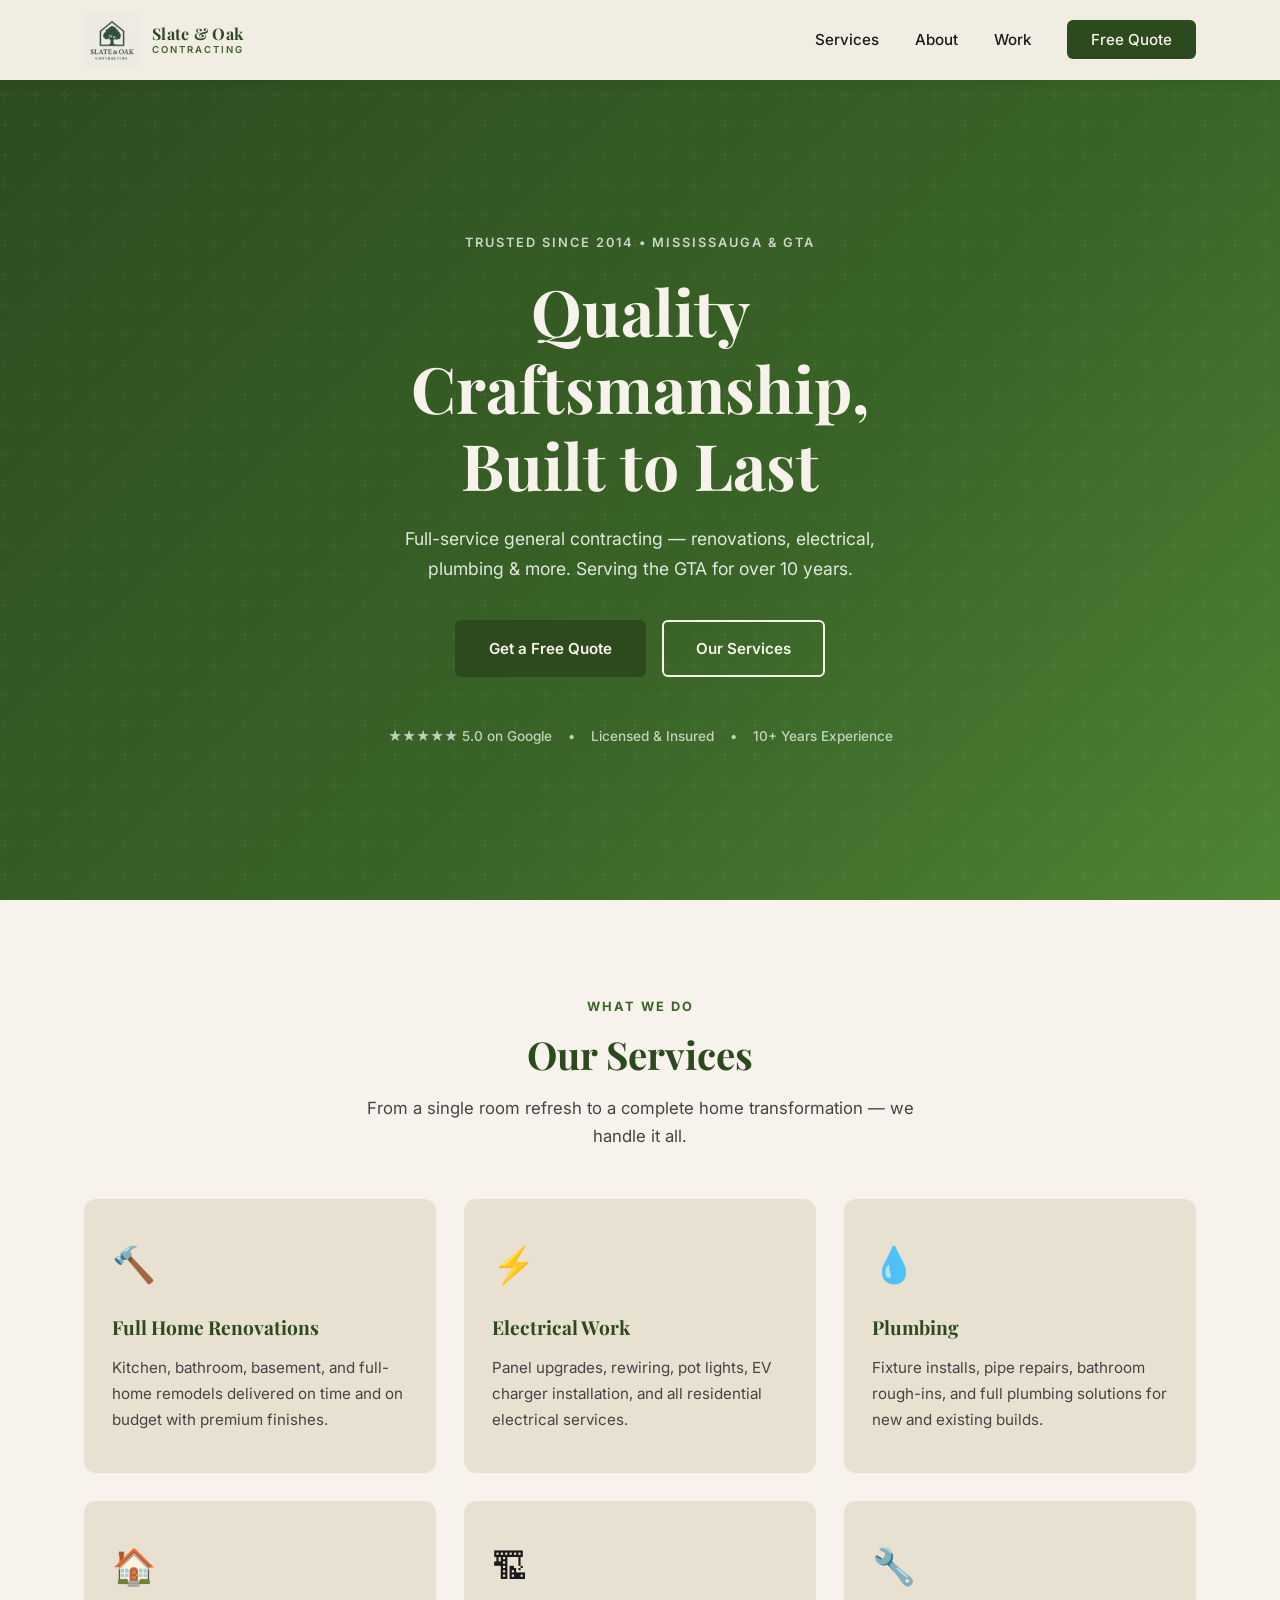
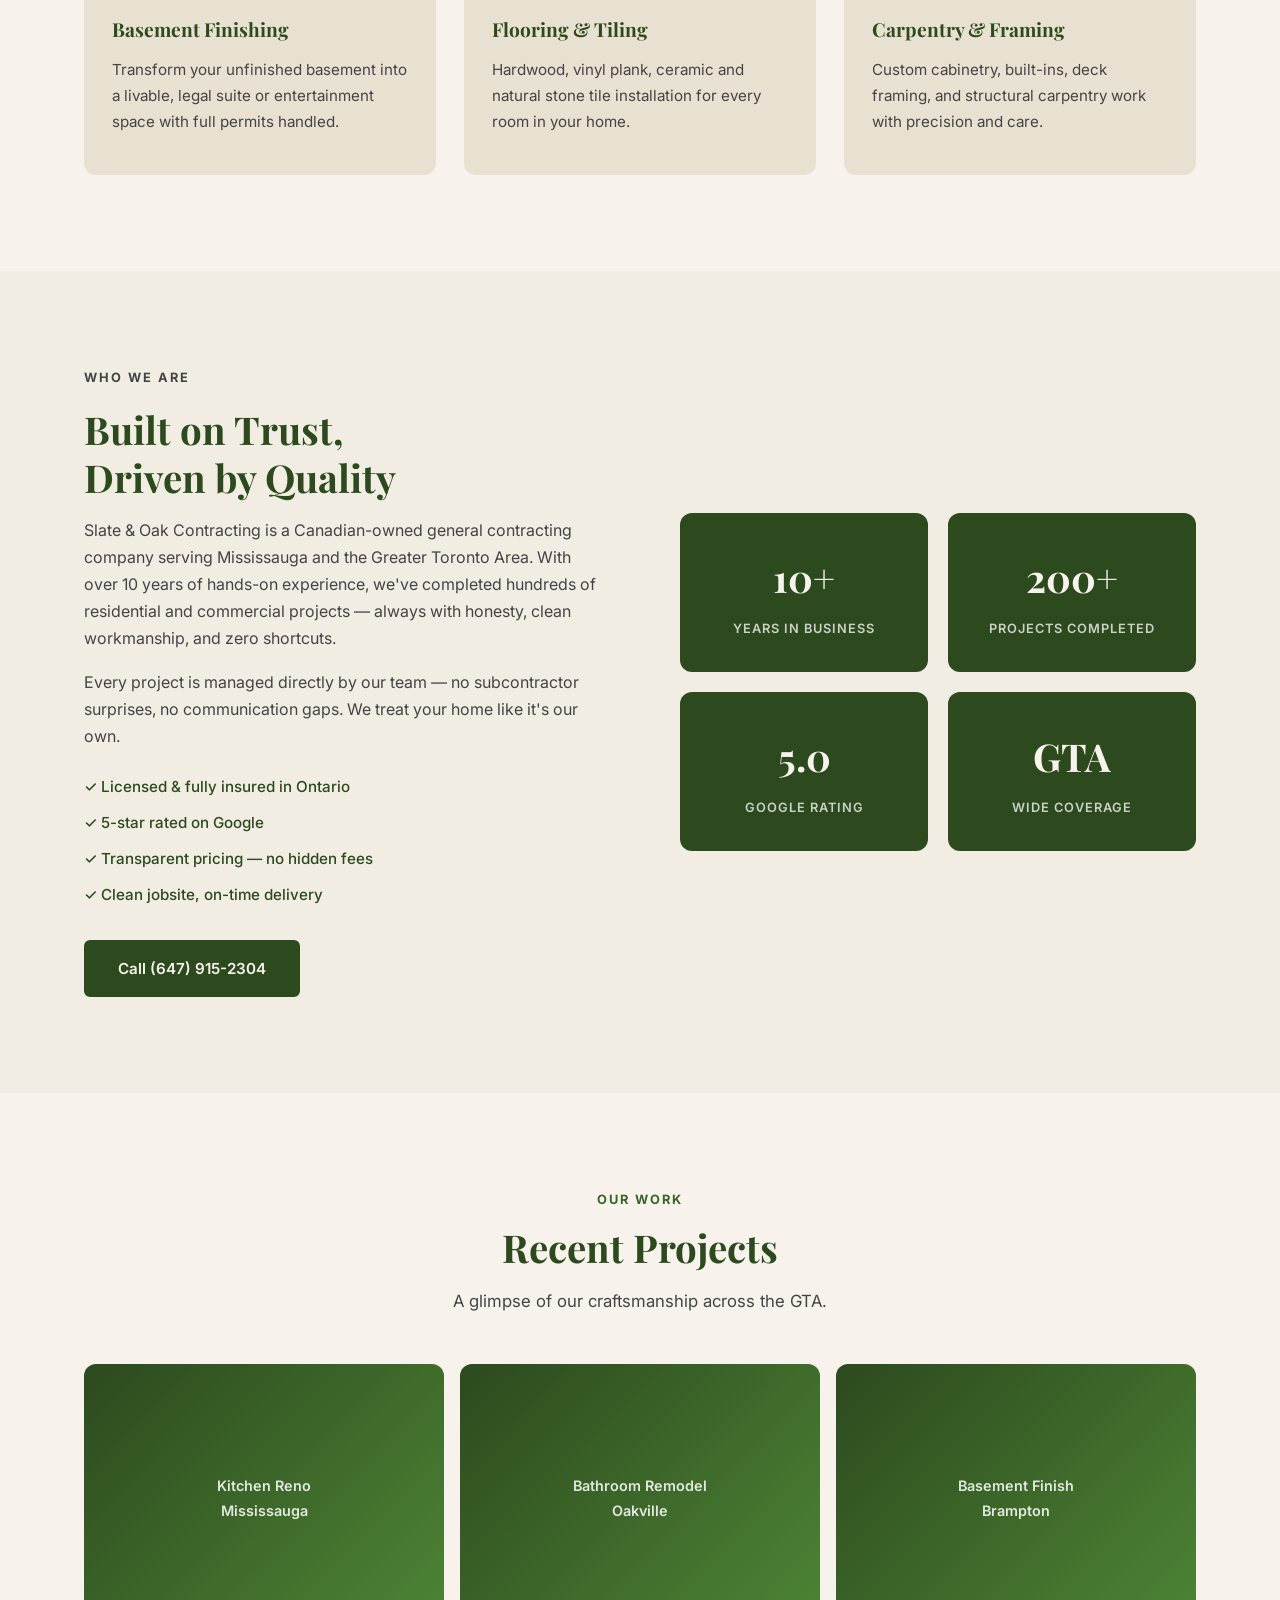
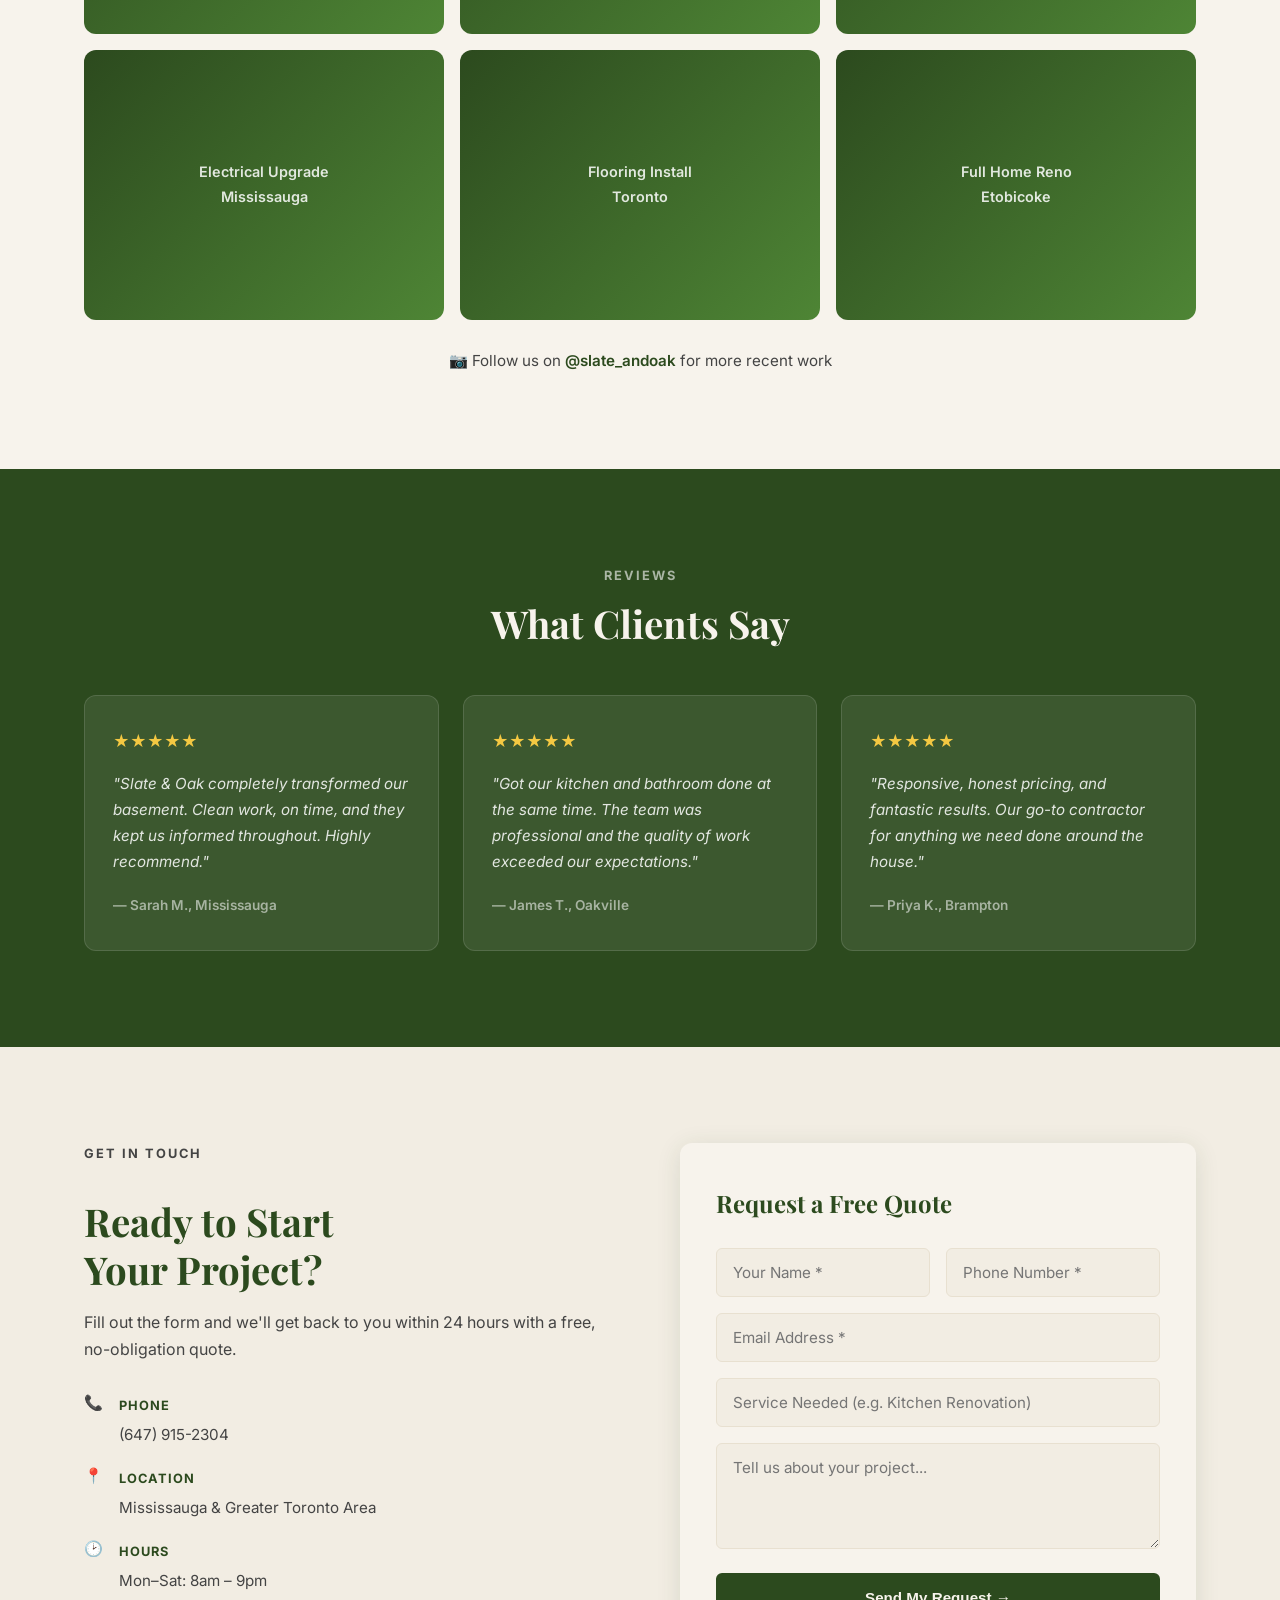
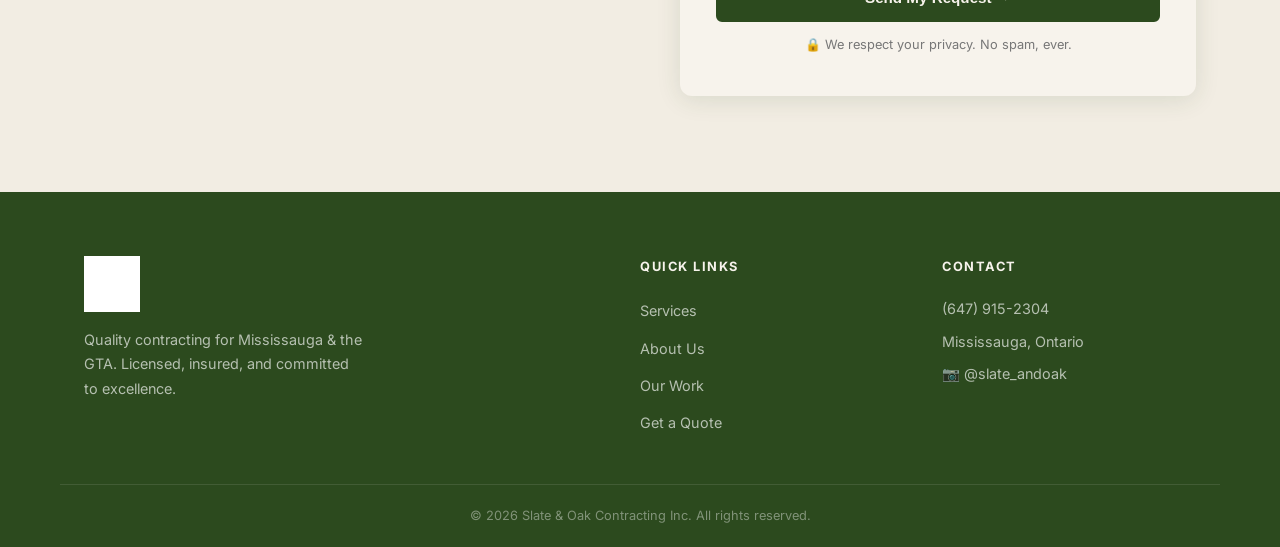
==== commit d5aeefc6: "Add files via upload" ====
--- a/index.html
+++ b/index.html
@@ -61,26 +61,22 @@
     <h2 class="section-title">Our Services</h2>
     <p class="section-sub">From a single room refresh to a complete home transformation — we handle it all.</p>
     <div class="services-grid">
-      <div class="service-card">
-        <div class="service-icon">&#128296;</div>
+      <a href="service-renovations.html" class="service-card"><div class="service-icon">&#128296;</div>
         <h3>Full Home Renovations</h3>
         <p>Kitchen, bathroom, basement, and full-home remodels delivered on time and on budget with premium finishes.</p>
-      </div>
-      <div class="service-card">
-        <div class="service-icon">&#9889;</div>
+      </a>
+      <a href="service-electrical.html" class="service-card"><div class="service-icon">&#9889;</div>
         <h3>Electrical Work</h3>
         <p>Panel upgrades, rewiring, pot lights, EV charger installation, and all residential electrical services.</p>
-      </div>
-      <div class="service-card">
-        <div class="service-icon">&#128167;</div>
+      </a>
+      <a href="service-plumbing.html" class="service-card"><div class="service-icon">&#128167;</div>
         <h3>Plumbing</h3>
         <p>Fixture installs, pipe repairs, bathroom rough-ins, and full plumbing solutions for new and existing builds.</p>
-      </div>
-      <div class="service-card">
-        <div class="service-icon">&#127968;</div>
+      </a>
+      <a href="service-basement.html" class="service-card"><div class="service-icon">&#127968;</div>
         <h3>Basement Finishing</h3>
         <p>Transform your unfinished basement into a livable, legal suite or entertainment space with full permits handled.</p>
-      </div>
+      </a>
       <div class="service-card">
         <div class="service-icon">&#127959;</div>
         <h3>Flooring & Tiling</h3>
--- a/style.css
+++ b/style.css
@@ -46,16 +46,18 @@
 /* ===== NAVBAR ===== */
 .navbar {
   position: fixed; top: 0; left: 0; right: 0; z-index: 1000;
-  background: var(--white);
+  background: var(--cream) !important;
   box-shadow: 0 2px 12px rgba(0,0,0,0.08);
   transition: var(--transition);
+  overflow: visible;
 }
 .nav-inner {
   max-width: 1160px; margin: 0 auto; padding: 0 24px;
   display: flex; align-items: center; justify-content: space-between;
-  height: 72px;
-}
-.logo-img { height: 64px; width: auto; object-fit: contain; }
+  height: 80px;
+}
+.nav-logo { display: inline-flex; align-items: center; gap: 10px; text-decoration: none; flex-shrink: 0; }
+.logo-img { height: 56px; width: auto; object-fit: contain; }
 
 .nav-brand {
   display: flex;
@@ -66,18 +68,20 @@
 }
 .brand-main {
   font-family: "Playfair Display", serif;
-  font-size: 1.1rem;
+  font-size: 1rem;
   font-weight: 700;
-  color: var(--green-dark);
+  color: var(--green-dark) !important;
   letter-spacing: 0.3px;
+  white-space: nowrap;
 }
 .brand-sub {
   font-family: "Inter", sans-serif;
-  font-size: 0.65rem;
+  font-size: 0.6rem;
   font-weight: 600;
-  letter-spacing: 2.5px;
+  letter-spacing: 2px;
   text-transform: uppercase;
-  color: var(--green-mid);
+  color: var(--green-mid) !important;
+  white-space: nowrap;
 }
 
 .nav-links { display: flex; gap: 36px; align-items: center; }
@@ -104,7 +108,7 @@
   position: relative; min-height: 100vh;
   display: flex; align-items: center;
   background: linear-gradient(135deg, var(--green-dark) 0%, var(--green-mid) 60%, var(--green-light) 100%);
-  padding-top: 72px;
+  padding-top: 80px;
 }
 .hero-overlay {
   position: absolute; inset: 0;
@@ -245,3 +249,16 @@
   .hero-btns { flex-direction: column; align-items: center; }
   .hero-trust { flex-direction: column; align-items: center; gap: 8px; }
 }
+
+
+a.service-card {
+  display: block;
+  text-decoration: none;
+  color: inherit;
+  cursor: pointer;
+}
+a.service-card:hover {
+  border-bottom-color: var(--green-dark);
+  transform: translateY(-4px);
+  box-shadow: var(--shadow);
+}
